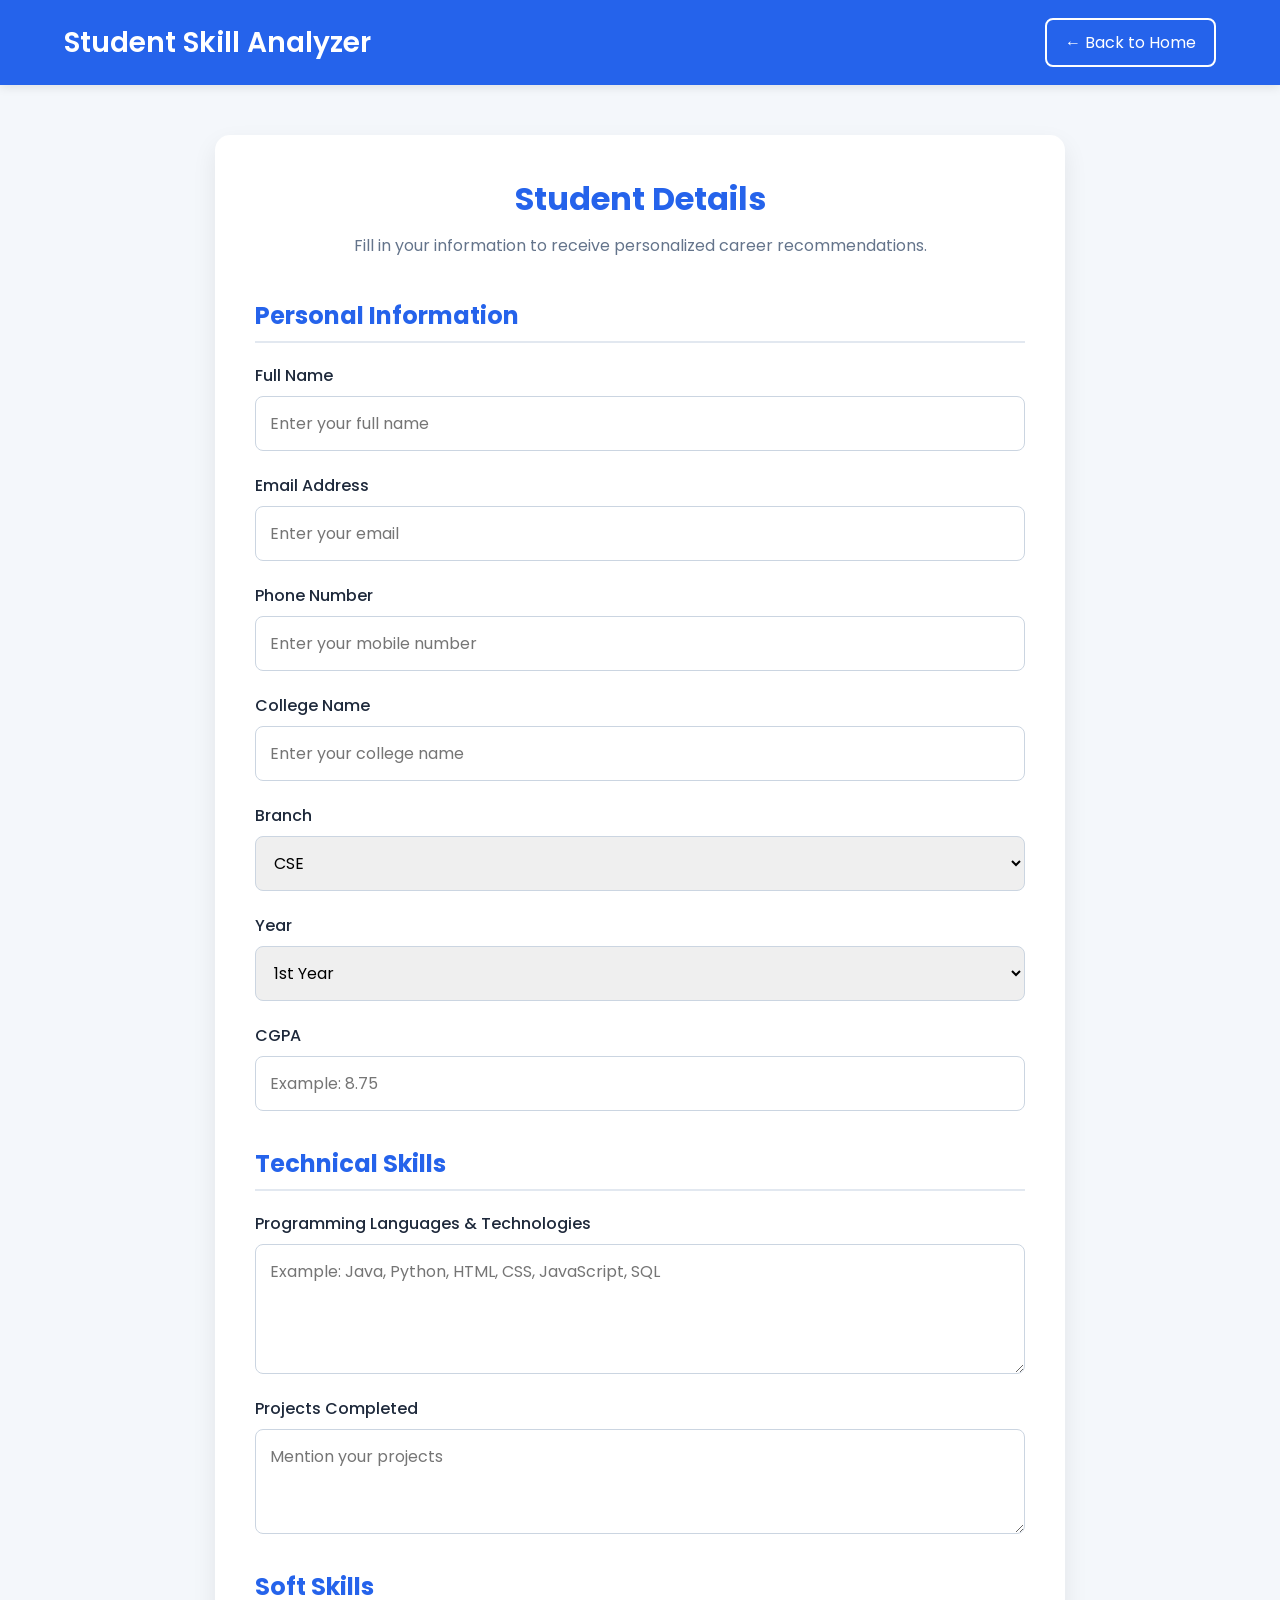
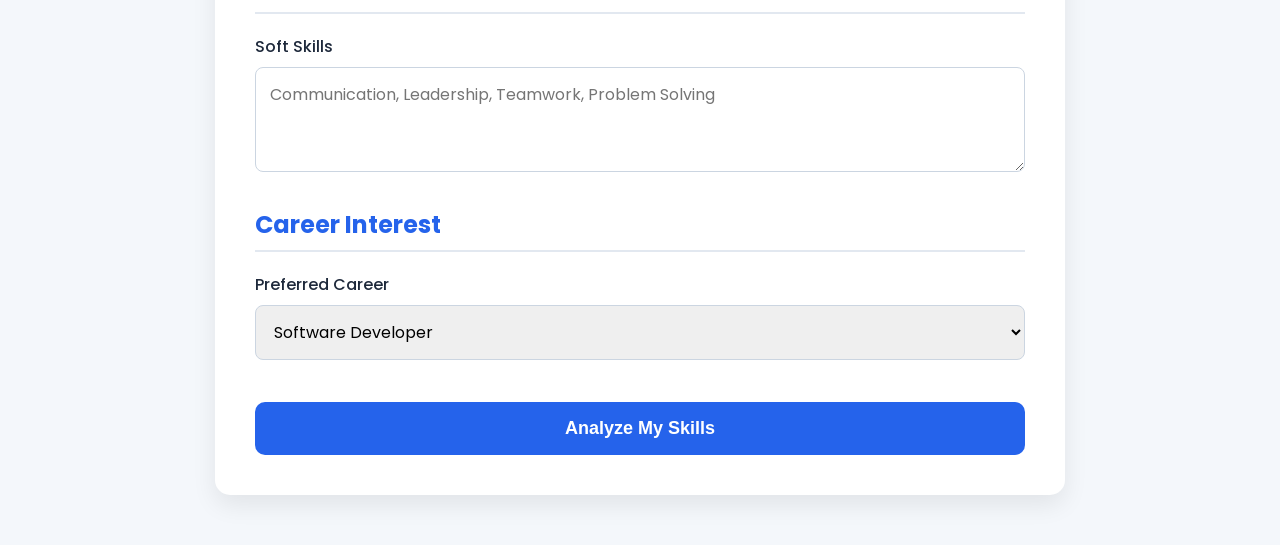
==== frontend/form.html @ 2ebd9ed9 "Complete frontend with result dashboard" ====
<!DOCTYPE html>
<html lang="en">

<head>

    <meta charset="UTF-8">

    <meta name="viewport" content="width=device-width, initial-scale=1.0">

    <title>Student Skill Analyzer | Student Form</title>

    <!-- Google Font -->
    <link rel="preconnect" href="https://fonts.googleapis.com">

    <link rel="preconnect" href="https://fonts.gstatic.com" crossorigin>

    <link href="https://fonts.googleapis.com/css2?family=Poppins:wght@300;400;500;600;700&display=swap"
        rel="stylesheet">

    <!-- CSS -->
    <link rel="stylesheet" href="css/form.css">

</head>

<body>

    <!-- ================= HEADER ================= -->

    <header>

        <nav class="navbar">

            <h2 class="logo">
                Student Skill Analyzer
            </h2>

            <a href="index.html" class="back-btn">
                ← Back to Home
            </a>

        </nav>

    </header>

    <!-- ================= MAIN ================= -->

    <main>

        <div class="container">

            <h1>Student Details</h1>

            <p class="subtitle">
                Fill in your information to receive personalized career recommendations.
            </p>

            <!-- ================= FORM ================= -->

            <form id="studentForm">

                <!-- Personal Information -->

                <h2>Personal Information</h2>

                <div class="input-group">

                    <label for="name">Full Name</label>

                    <input
                        type="text"
                        id="name"
                        placeholder="Enter your full name"
                        required>

                </div>

                <div class="input-group">

                    <label for="email">Email Address</label>

                    <input
                        type="email"
                        id="email"
                        placeholder="Enter your email"
                        required>

                </div>

                <div class="input-group">

                    <label for="phone">Phone Number</label>

                    <input
                        type="tel"
                        id="phone"
                        placeholder="Enter your mobile number">

                </div>

                <div class="input-group">

                    <label for="college">College Name</label>

                    <input
                        type="text"
                        id="college"
                        placeholder="Enter your college name">

                </div>

                <div class="input-group">

                    <label for="branch">Branch</label>

                    <select id="branch">

                        <option>CSE</option>
                        <option>IT</option>
                        <option>ECE</option>
                        <option>EEE</option>
                        <option>Mechanical</option>
                        <option>Civil</option>

                    </select>

                </div>

                <div class="input-group">

                    <label for="year">Year</label>

                    <select id="year">

                        <option>1st Year</option>
                        <option>2nd Year</option>
                        <option>3rd Year</option>
                        <option>4th Year</option>

                    </select>

                </div>

                <div class="input-group">

                    <label for="cgpa">CGPA</label>

                    <input
                        type="number"
                        id="cgpa"
                        min="0"
                        max="10"
                        step="0.01"
                        placeholder="Example: 8.75">

                </div>

                <!-- Technical Skills -->

                <h2>Technical Skills</h2>

                <div class="input-group">

                    <label for="skills">
                        Programming Languages & Technologies
                    </label>

                    <textarea
                        id="skills"
                        rows="4"
                        placeholder="Example: Java, Python, HTML, CSS, JavaScript, SQL"></textarea>

                </div>

                <!-- Projects -->

                <div class="input-group">

                    <label for="projects">
                        Projects Completed
                    </label>

                    <textarea
                        id="projects"
                        rows="3"
                        placeholder="Mention your projects"></textarea>

                </div>

                <!-- Soft Skills -->

                <h2>Soft Skills</h2>

                <div class="input-group">

                    <label for="softskills">

                        Soft Skills

                    </label>

                    <textarea
                        id="softskills"
                        rows="3"
                        placeholder="Communication, Leadership, Teamwork, Problem Solving"></textarea>

                </div>

                <!-- Career Interest -->

                <h2>Career Interest</h2>

                <div class="input-group">

                    <label for="career">

                        Preferred Career

                    </label>

                    <select id="career">

                        <option>Software Developer</option>

                        <option>Web Developer</option>

                        <option>Data Scientist</option>

                        <option>Machine Learning Engineer</option>

                        <option>AI Engineer</option>

                        <option>Cyber Security Engineer</option>

                        <option>Cloud Engineer</option>

                        <option>DevOps Engineer</option>

                    </select>

                </div>

                <!-- Submit -->

                <button type="submit">

                    Analyze My Skills

                </button>

            </form>

        </div>

    </main>

    <!-- JavaScript -->

    <script src="js/form.js"></script>

</body>

</html>
---- frontend/css/form.css ----
/* ==========================================
   RESET
========================================== */

*{
    margin:0;
    padding:0;
    box-sizing:border-box;
}

html{
    scroll-behavior:smooth;
}

body{
    font-family:'Poppins',sans-serif;
    background:#f4f7fb;
    color:#1e293b;
}

/* ==========================================
   HEADER
========================================== */

header{
    background:#2563eb;
    color:white;
    box-shadow:0 2px 10px rgba(0,0,0,0.1);
}

.navbar{
    width:90%;
    max-width:1200px;
    margin:auto;

    display:flex;
    justify-content:space-between;
    align-items:center;

    padding:18px 0;
}

.logo{
    font-size:28px;
    font-weight:600;
}

.back-btn{
    color:white;
    border:2px solid white;
    padding:10px 18px;
    border-radius:8px;
    text-decoration:none;
    transition:0.3s;
}

.back-btn:hover{
    background:white;
    color:#2563eb;
}

/* ==========================================
   MAIN CONTAINER
========================================== */

.container{

    width:90%;
    max-width:850px;

    margin:50px auto;

    background:white;

    padding:40px;

    border-radius:15px;

    box-shadow:0 10px 25px rgba(0,0,0,0.08);

}

.container h1{

    text-align:center;
    color:#2563eb;
    margin-bottom:10px;

}

.subtitle{

    text-align:center;
    color:#64748b;
    margin-bottom:40px;

}

/* ==========================================
   SECTION HEADINGS
========================================== */

form h2{

    color:#2563eb;
    margin-top:35px;
    margin-bottom:20px;

    padding-bottom:8px;

    border-bottom:2px solid #e2e8f0;

}

/* ==========================================
   INPUT GROUP
========================================== */

.input-group{

    display:flex;
    flex-direction:column;

    margin-bottom:22px;

}

.input-group label{

    font-weight:500;
    margin-bottom:8px;

}

.input-group input,
.input-group select,
.input-group textarea{

    width:100%;

    padding:14px;

    border:1px solid #cbd5e1;

    border-radius:8px;

    font-size:16px;

    font-family:'Poppins',sans-serif;

    transition:0.3s;

    outline:none;

}

.input-group textarea{

    resize:vertical;

}

.input-group input:focus,
.input-group select:focus,
.input-group textarea:focus{

    border-color:#2563eb;

    box-shadow:0 0 8px rgba(37,99,235,0.25);

}

/* ==========================================
   SUBMIT BUTTON
========================================== */

button{

    width:100%;

    background:#2563eb;

    color:white;

    padding:16px;

    border:none;

    border-radius:10px;

    font-size:18px;

    font-weight:600;

    cursor:pointer;

    margin-top:20px;

    transition:0.3s;

}

button:hover{

    background:#1d4ed8;

    transform:translateY(-2px);

}

/* ==========================================
   RESPONSIVE
========================================== */

@media(max-width:768px){

    .navbar{

        flex-direction:column;
        gap:15px;
        text-align:center;

    }

    .container{

        width:95%;
        padding:25px;

    }

    .container h1{

        font-size:30px;

    }

    .logo{

        font-size:24px;

    }

    button{

        font-size:16px;

    }

}
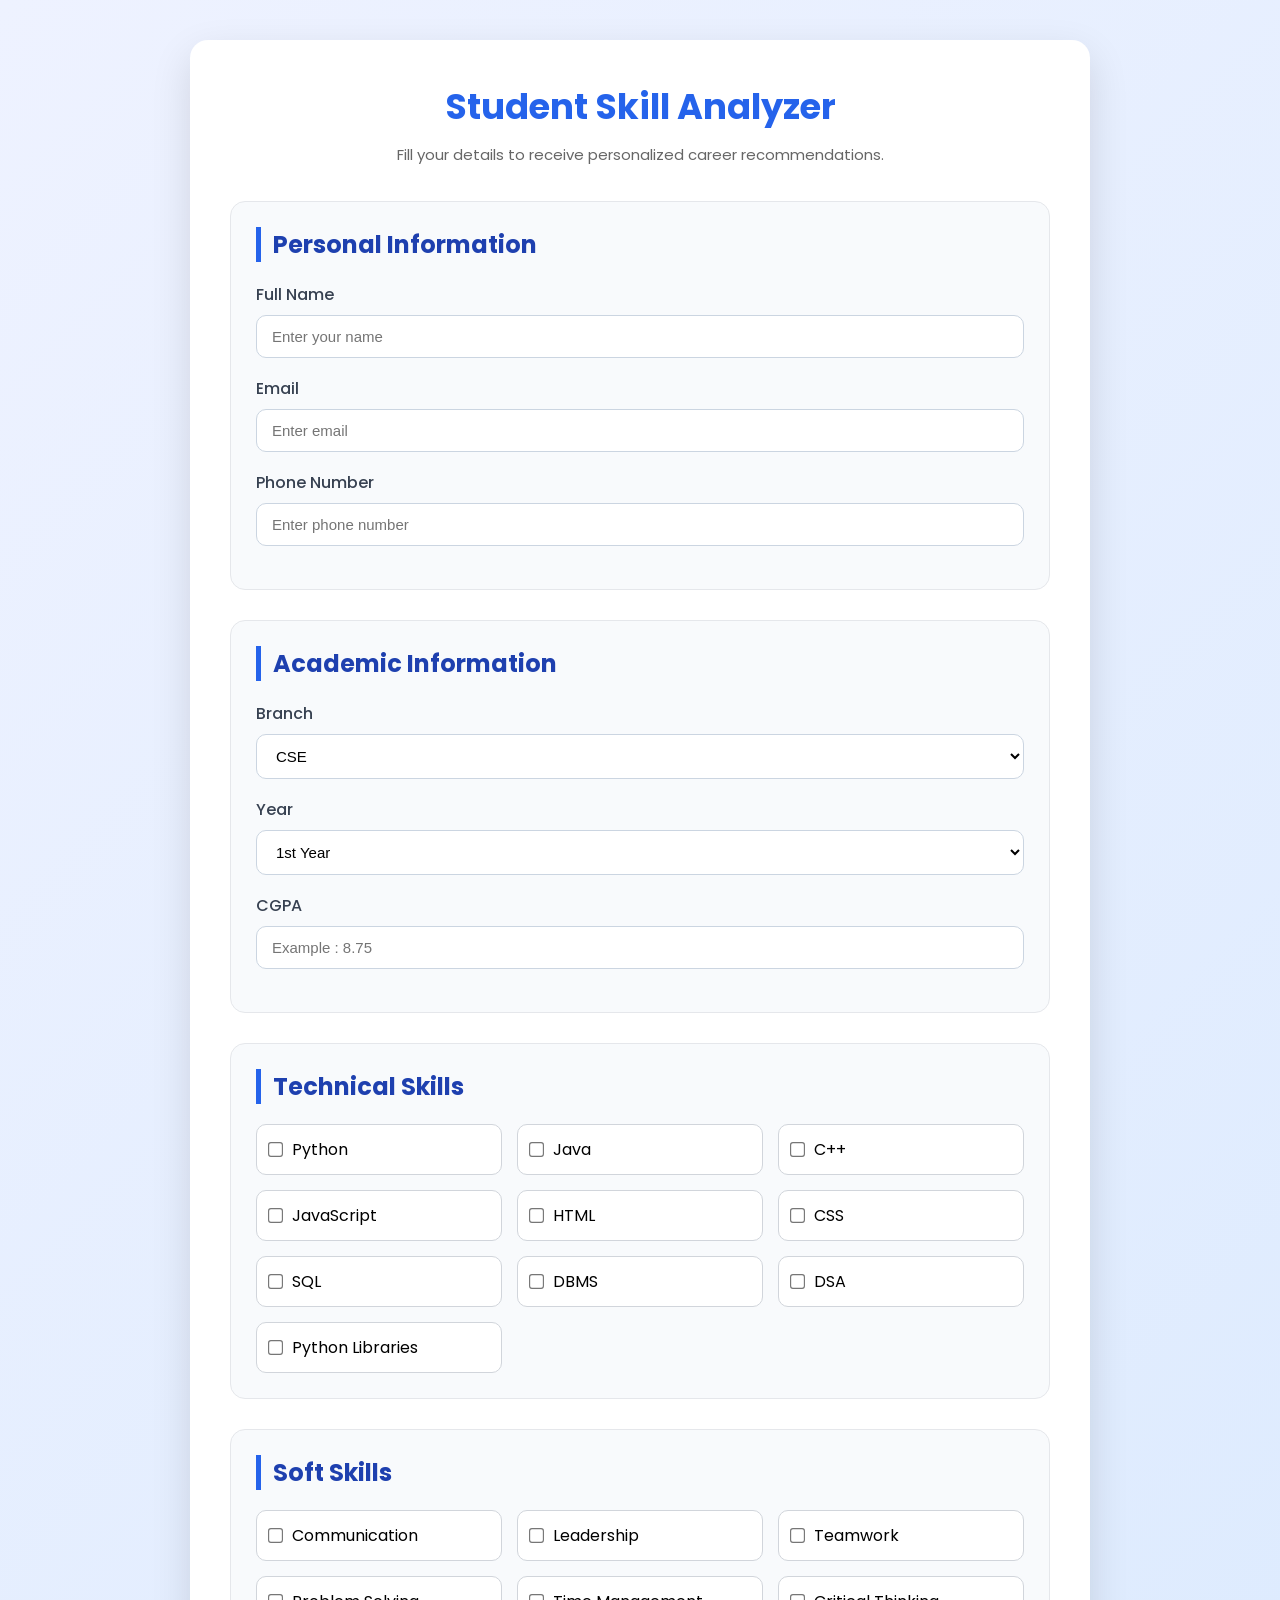
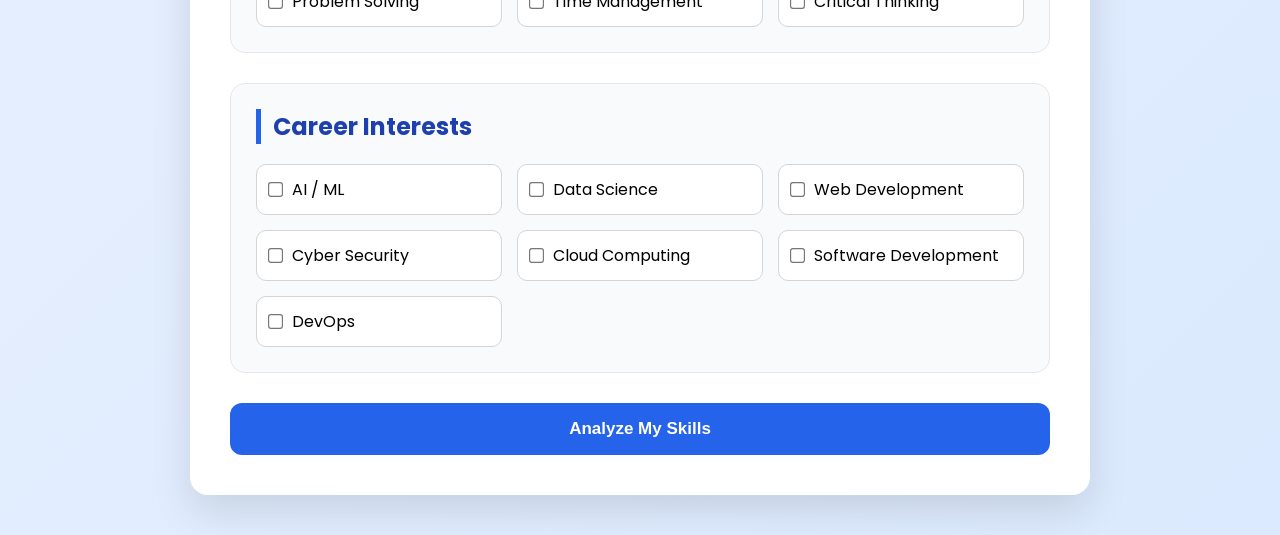
==== commit c489eaf9: "Add student analysis dashboard and improve backend" ====
--- a/frontend/form.html
+++ b/frontend/form.html
@@ -4,18 +4,12 @@
 <head>
 
     <meta charset="UTF-8">
-
     <meta name="viewport" content="width=device-width, initial-scale=1.0">
 
-    <title>Student Skill Analyzer | Student Form</title>
+    <title>Student Skill Analyzer</title>
 
     <!-- Google Font -->
-    <link rel="preconnect" href="https://fonts.googleapis.com">
-
-    <link rel="preconnect" href="https://fonts.gstatic.com" crossorigin>
-
-    <link href="https://fonts.googleapis.com/css2?family=Poppins:wght@300;400;500;600;700&display=swap"
-        rel="stylesheet">
+    <link href="https://fonts.googleapis.com/css2?family=Poppins:wght@300;400;500;600;700&display=swap" rel="stylesheet">
 
     <!-- CSS -->
     <link rel="stylesheet" href="css/form.css">
@@ -24,238 +18,219 @@
 
 <body>
 
-    <!-- ================= HEADER ================= -->
-
-    <header>
-
-        <nav class="navbar">
-
-            <h2 class="logo">
-                Student Skill Analyzer
-            </h2>
-
-            <a href="index.html" class="back-btn">
-                ← Back to Home
-            </a>
-
-        </nav>
-
-    </header>
-
-    <!-- ================= MAIN ================= -->
-
-    <main>
-
-        <div class="container">
-
-            <h1>Student Details</h1>
-
-            <p class="subtitle">
-                Fill in your information to receive personalized career recommendations.
-            </p>
-
-            <!-- ================= FORM ================= -->
-
-            <form id="studentForm">
-
-                <!-- Personal Information -->
-
-                <h2>Personal Information</h2>
-
-                <div class="input-group">
-
-                    <label for="name">Full Name</label>
-
-                    <input
-                        type="text"
-                        id="name"
-                        placeholder="Enter your full name"
-                        required>
-
-                </div>
-
-                <div class="input-group">
-
-                    <label for="email">Email Address</label>
-
-                    <input
-                        type="email"
-                        id="email"
-                        placeholder="Enter your email"
-                        required>
-
-                </div>
-
-                <div class="input-group">
-
-                    <label for="phone">Phone Number</label>
-
-                    <input
-                        type="tel"
-                        id="phone"
-                        placeholder="Enter your mobile number">
-
-                </div>
-
-                <div class="input-group">
-
-                    <label for="college">College Name</label>
-
-                    <input
-                        type="text"
-                        id="college"
-                        placeholder="Enter your college name">
-
-                </div>
-
-                <div class="input-group">
-
-                    <label for="branch">Branch</label>
-
-                    <select id="branch">
-
-                        <option>CSE</option>
-                        <option>IT</option>
-                        <option>ECE</option>
-                        <option>EEE</option>
-                        <option>Mechanical</option>
-                        <option>Civil</option>
-
-                    </select>
-
-                </div>
-
-                <div class="input-group">
-
-                    <label for="year">Year</label>
-
-                    <select id="year">
-
-                        <option>1st Year</option>
-                        <option>2nd Year</option>
-                        <option>3rd Year</option>
-                        <option>4th Year</option>
-
-                    </select>
-
-                </div>
-
-                <div class="input-group">
-
-                    <label for="cgpa">CGPA</label>
-
-                    <input
-                        type="number"
-                        id="cgpa"
-                        min="0"
-                        max="10"
-                        step="0.01"
-                        placeholder="Example: 8.75">
-
-                </div>
-
-                <!-- Technical Skills -->
-
-                <h2>Technical Skills</h2>
-
-                <div class="input-group">
-
-                    <label for="skills">
-                        Programming Languages & Technologies
-                    </label>
-
-                    <textarea
-                        id="skills"
-                        rows="4"
-                        placeholder="Example: Java, Python, HTML, CSS, JavaScript, SQL"></textarea>
-
-                </div>
-
-                <!-- Projects -->
-
-                <div class="input-group">
-
-                    <label for="projects">
-                        Projects Completed
-                    </label>
-
-                    <textarea
-                        id="projects"
-                        rows="3"
-                        placeholder="Mention your projects"></textarea>
-
-                </div>
-
-                <!-- Soft Skills -->
-
-                <h2>Soft Skills</h2>
-
-                <div class="input-group">
-
-                    <label for="softskills">
-
-                        Soft Skills
-
-                    </label>
-
-                    <textarea
-                        id="softskills"
-                        rows="3"
-                        placeholder="Communication, Leadership, Teamwork, Problem Solving"></textarea>
-
-                </div>
-
-                <!-- Career Interest -->
-
-                <h2>Career Interest</h2>
-
-                <div class="input-group">
-
-                    <label for="career">
-
-                        Preferred Career
-
-                    </label>
-
-                    <select id="career">
-
-                        <option>Software Developer</option>
-
-                        <option>Web Developer</option>
-
-                        <option>Data Scientist</option>
-
-                        <option>Machine Learning Engineer</option>
-
-                        <option>AI Engineer</option>
-
-                        <option>Cyber Security Engineer</option>
-
-                        <option>Cloud Engineer</option>
-
-                        <option>DevOps Engineer</option>
-
-                    </select>
-
-                </div>
-
-                <!-- Submit -->
-
-                <button type="submit">
-
-                    Analyze My Skills
-
-                </button>
-
-            </form>
-
-        </div>
-
-    </main>
-
-    <!-- JavaScript -->
-
-    <script src="js/form.js"></script>
+<div class="container">
+
+    <h1>Student Skill Analyzer</h1>
+
+    <p class="subtitle">
+        Fill your details to receive personalized career recommendations.
+    </p>
+
+    <form id="studentForm">
+
+        <!-- ===================== -->
+        <!-- Personal Information -->
+        <!-- ===================== -->
+
+        <div class="card">
+
+            <h2>Personal Information</h2>
+
+            <div class="input-group">
+
+                <label>Full Name</label>
+                <input
+                    type="text"
+                    id="name"
+                    placeholder="Enter your name"
+                    required>
+
+            </div>
+
+            <div class="input-group">
+
+                <label>Email</label>
+                <input
+                    type="email"
+                    id="email"
+                    placeholder="Enter email"
+                    required>
+
+            </div>
+
+            <div class="input-group">
+
+                <label>Phone Number</label>
+                <input
+                    type="tel"
+                    id="phone"
+                    placeholder="Enter phone number"
+                    required>
+
+            </div>
+
+        </div>
+
+        <!-- ===================== -->
+        <!-- Academic Information -->
+        <!-- ===================== -->
+
+        <div class="card">
+
+            <h2>Academic Information</h2>
+
+            <div class="input-group">
+
+                <label>Branch</label>
+
+                <select id="branch">
+
+                    <option>CSE</option>
+                    <option>CSM</option>
+                    <option>ECE</option>
+                    <option>EEE</option>
+                    <option>IT</option>
+                    <option>MECH</option>
+                    <option>CIVIL</option>
+
+                </select>
+
+            </div>
+
+            <div class="input-group">
+
+                <label>Year</label>
+
+                <select id="year">
+
+                    <option value="1">1st Year</option>
+                    <option value="2">2nd Year</option>
+                    <option value="3">3rd Year</option>
+                    <option value="4">4th Year</option>
+
+                </select>
+
+            </div>
+
+            <div class="input-group">
+
+                <label>CGPA</label>
+
+                <input
+                    type="number"
+                    step="0.01"
+                    min="0"
+                    max="10"
+                    id="cgpa"
+                    placeholder="Example : 8.75">
+
+            </div>
+
+        </div>
+
+        <!-- ===================== -->
+        <!-- Technical Skills -->
+        <!-- ===================== -->
+
+        <div class="card">
+
+            <h2>Technical Skills</h2>
+
+            <div class="checkbox-grid">
+
+                <label><input type="checkbox" name="technical" value="Python">Python</label>
+
+                <label><input type="checkbox" name="technical" value="Java">Java</label>
+
+                <label><input type="checkbox" name="technical" value="C++">C++</label>
+
+                <label><input type="checkbox" name="technical" value="JavaScript">JavaScript</label>
+
+                <label><input type="checkbox" name="technical" value="HTML">HTML</label>
+
+                <label><input type="checkbox" name="technical" value="CSS">CSS</label>
+
+                <label><input type="checkbox" name="technical" value="SQL">SQL</label>
+
+                <label><input type="checkbox" name="technical" value="DBMS">DBMS</label>
+
+                <label><input type="checkbox" name="technical" value="DSA">DSA</label>
+
+                <label><input type="checkbox" name="technical" value="Python Libraries">Python Libraries</label>
+
+            </div>
+
+        </div>
+
+        <!-- ===================== -->
+        <!-- Soft Skills -->
+        <!-- ===================== -->
+
+        <div class="card">
+
+            <h2>Soft Skills</h2>
+
+            <div class="checkbox-grid">
+
+                <label><input type="checkbox" name="soft" value="Communication">Communication</label>
+
+                <label><input type="checkbox" name="soft" value="Leadership">Leadership</label>
+
+                <label><input type="checkbox" name="soft" value="Teamwork">Teamwork</label>
+
+                <label><input type="checkbox" name="soft" value="Problem Solving">Problem Solving</label>
+
+                <label><input type="checkbox" name="soft" value="Time Management">Time Management</label>
+
+                <label><input type="checkbox" name="soft" value="Critical Thinking">Critical Thinking</label>
+
+            </div>
+
+        </div>
+
+        <!-- ===================== -->
+        <!-- Career Interests -->
+        <!-- ===================== -->
+
+        <div class="card">
+
+            <h2>Career Interests</h2>
+
+            <div class="checkbox-grid">
+
+                <label><input type="checkbox" name="interest" value="AI/ML">AI / ML</label>
+
+                <label><input type="checkbox" name="interest" value="Data Science">Data Science</label>
+
+                <label><input type="checkbox" name="interest" value="Web Development">Web Development</label>
+
+                <label><input type="checkbox" name="interest" value="Cyber Security">Cyber Security</label>
+
+                <label><input type="checkbox" name="interest" value="Cloud Computing">Cloud Computing</label>
+
+                <label><input type="checkbox" name="interest" value="Software Development">Software Development</label>
+
+                <label><input type="checkbox" name="interest" value="DevOps">DevOps</label>
+
+            </div>
+
+        </div>
+
+        <!-- ===================== -->
+        <!-- Submit -->
+        <!-- ===================== -->
+
+        <button type="submit">
+
+            Analyze My Skills
+
+        </button>
+
+    </form>
+
+</div>
+
+<script src="js/form.js"></script>
 
 </body>
 
--- a/frontend/css/form.css
+++ b/frontend/css/form.css
@@ -1,6 +1,6 @@
-/* ==========================================
-   RESET
-========================================== */
+/* ===========================
+   Google Font & Global Styles
+=========================== */
 
 *{
     margin:0;
@@ -8,243 +8,295 @@
     box-sizing:border-box;
 }
 
-html{
-    scroll-behavior:smooth;
-}
-
 body{
+
     font-family:'Poppins',sans-serif;
-    background:#f4f7fb;
-    color:#1e293b;
-}
-
-/* ==========================================
-   HEADER
-========================================== */
-
-header{
+
+    background:linear-gradient(135deg,#eef2ff,#dbeafe);
+
+    min-height:100vh;
+
+    display:flex;
+
+    justify-content:center;
+
+    align-items:center;
+
+    padding:40px 20px;
+
+}
+
+
+/* ===========================
+        Main Container
+=========================== */
+
+.container{
+
+    width:100%;
+
+    max-width:900px;
+
+    background:white;
+
+    border-radius:18px;
+
+    padding:40px;
+
+    box-shadow:0 15px 40px rgba(0,0,0,.12);
+
+}
+
+
+/* ===========================
+          Heading
+=========================== */
+
+h1{
+
+    text-align:center;
+
+    color:#2563eb;
+
+    margin-bottom:10px;
+
+    font-size:2.2rem;
+
+}
+
+.subtitle{
+
+    text-align:center;
+
+    color:#666;
+
+    margin-bottom:35px;
+
+    font-size:15px;
+
+}
+
+
+/* ===========================
+         Cards
+=========================== */
+
+.card{
+
+    background:#f8fafc;
+
+    border-radius:15px;
+
+    padding:25px;
+
+    margin-bottom:30px;
+
+    border:1px solid #e5e7eb;
+
+    transition:.3s;
+
+}
+
+.card:hover{
+
+    transform:translateY(-4px);
+
+    box-shadow:0 8px 18px rgba(0,0,0,.08);
+
+}
+
+.card h2{
+
+    color:#1e40af;
+
+    margin-bottom:20px;
+
+    border-left:5px solid #2563eb;
+
+    padding-left:12px;
+
+}
+
+
+/* ===========================
+      Input Groups
+=========================== */
+
+.input-group{
+
+    display:flex;
+
+    flex-direction:column;
+
+    margin-bottom:18px;
+
+}
+
+.input-group label{
+
+    margin-bottom:8px;
+
+    font-weight:500;
+
+    color:#374151;
+
+}
+
+.input-group input,
+.input-group select{
+
+    padding:12px 15px;
+
+    border:1px solid #cbd5e1;
+
+    border-radius:10px;
+
+    font-size:15px;
+
+    outline:none;
+
+    transition:.3s;
+
+    background:white;
+
+}
+
+.input-group input:focus,
+.input-group select:focus{
+
+    border-color:#2563eb;
+
+    box-shadow:0 0 8px rgba(37,99,235,.25);
+
+}
+
+
+/* ===========================
+      Checkbox Grid
+=========================== */
+
+.checkbox-grid{
+
+    display:grid;
+
+    grid-template-columns:repeat(auto-fit,minmax(200px,1fr));
+
+    gap:15px;
+
+    margin-top:10px;
+
+}
+
+.checkbox-grid label{
+
+    display:flex;
+
+    align-items:center;
+
+    gap:10px;
+
+    background:white;
+
+    padding:12px;
+
+    border-radius:10px;
+
+    border:1px solid #d1d5db;
+
+    cursor:pointer;
+
+    transition:.3s;
+
+}
+
+.checkbox-grid label:hover{
+
+    background:#eff6ff;
+
+    border-color:#2563eb;
+
+}
+
+.checkbox-grid input{
+
+    transform:scale(1.15);
+
+    cursor:pointer;
+
+}
+
+
+/* ===========================
+         Submit Button
+=========================== */
+
+button{
+
+    width:100%;
+
+    padding:16px;
+
+    border:none;
+
+    border-radius:12px;
+
     background:#2563eb;
+
     color:white;
-    box-shadow:0 2px 10px rgba(0,0,0,0.1);
-}
-
-.navbar{
-    width:90%;
-    max-width:1200px;
-    margin:auto;
-
-    display:flex;
-    justify-content:space-between;
-    align-items:center;
-
-    padding:18px 0;
-}
-
-.logo{
-    font-size:28px;
+
+    font-size:17px;
+
     font-weight:600;
-}
-
-.back-btn{
-    color:white;
-    border:2px solid white;
-    padding:10px 18px;
-    border-radius:8px;
-    text-decoration:none;
-    transition:0.3s;
-}
-
-.back-btn:hover{
-    background:white;
-    color:#2563eb;
-}
-
-/* ==========================================
-   MAIN CONTAINER
-========================================== */
+
+    cursor:pointer;
+
+    transition:.3s;
+
+}
+
+button:hover{
+
+    background:#1d4ed8;
+
+    transform:translateY(-2px);
+
+}
+
+button:active{
+
+    transform:scale(.98);
+
+}
+
+
+/* ===========================
+        Responsive
+=========================== */
+
+@media(max-width:768px){
 
 .container{
 
-    width:90%;
-    max-width:850px;
-
-    margin:50px auto;
-
-    background:white;
-
-    padding:40px;
-
-    border-radius:15px;
-
-    box-shadow:0 10px 25px rgba(0,0,0,0.08);
-
-}
-
-.container h1{
-
-    text-align:center;
-    color:#2563eb;
-    margin-bottom:10px;
-
-}
-
-.subtitle{
-
-    text-align:center;
-    color:#64748b;
-    margin-bottom:40px;
-
-}
-
-/* ==========================================
-   SECTION HEADINGS
-========================================== */
-
-form h2{
-
-    color:#2563eb;
-    margin-top:35px;
-    margin-bottom:20px;
-
-    padding-bottom:8px;
-
-    border-bottom:2px solid #e2e8f0;
-
-}
-
-/* ==========================================
-   INPUT GROUP
-========================================== */
-
-.input-group{
-
-    display:flex;
-    flex-direction:column;
-
-    margin-bottom:22px;
-
-}
-
-.input-group label{
-
-    font-weight:500;
-    margin-bottom:8px;
-
-}
-
-.input-group input,
-.input-group select,
-.input-group textarea{
-
-    width:100%;
-
-    padding:14px;
-
-    border:1px solid #cbd5e1;
-
-    border-radius:8px;
+    padding:25px;
+
+}
+
+h1{
+
+    font-size:1.8rem;
+
+}
+
+.checkbox-grid{
+
+    grid-template-columns:1fr;
+
+}
+
+button{
 
     font-size:16px;
 
-    font-family:'Poppins',sans-serif;
-
-    transition:0.3s;
-
-    outline:none;
-
-}
-
-.input-group textarea{
-
-    resize:vertical;
-
-}
-
-.input-group input:focus,
-.input-group select:focus,
-.input-group textarea:focus{
-
-    border-color:#2563eb;
-
-    box-shadow:0 0 8px rgba(37,99,235,0.25);
-
-}
-
-/* ==========================================
-   SUBMIT BUTTON
-========================================== */
-
-button{
-
-    width:100%;
-
-    background:#2563eb;
-
-    color:white;
-
-    padding:16px;
-
-    border:none;
-
-    border-radius:10px;
-
-    font-size:18px;
-
-    font-weight:600;
-
-    cursor:pointer;
-
-    margin-top:20px;
-
-    transition:0.3s;
-
-}
-
-button:hover{
-
-    background:#1d4ed8;
-
-    transform:translateY(-2px);
-
-}
-
-/* ==========================================
-   RESPONSIVE
-========================================== */
-
-@media(max-width:768px){
-
-    .navbar{
-
-        flex-direction:column;
-        gap:15px;
-        text-align:center;
-
-    }
-
-    .container{
-
-        width:95%;
-        padding:25px;
-
-    }
-
-    .container h1{
-
-        font-size:30px;
-
-    }
-
-    .logo{
-
-        font-size:24px;
-
-    }
-
-    button{
-
-        font-size:16px;
-
-    }
+}
 
 }
